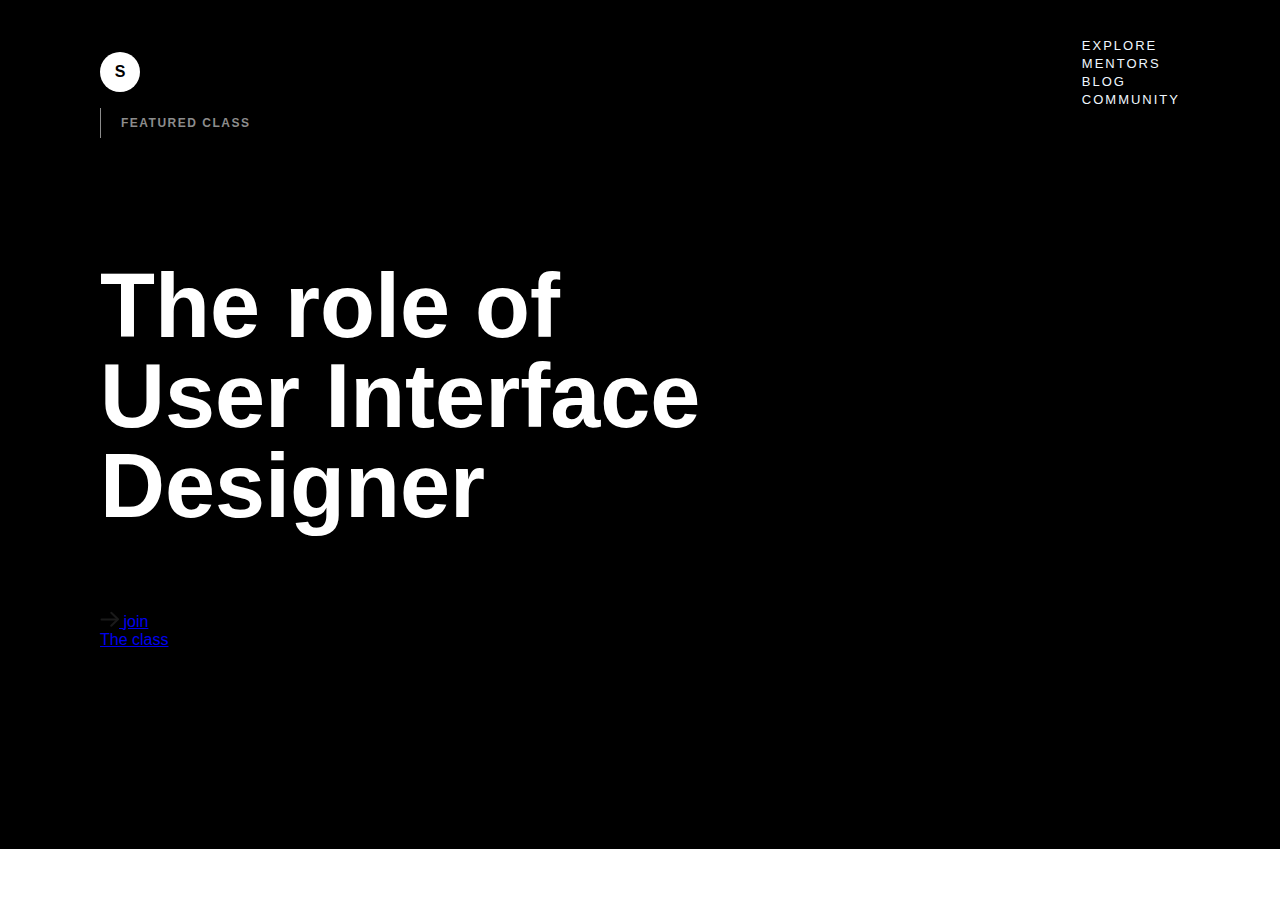
==== index.html @ 2fcbf761 "Homework1" ====
<!DOCTYPE html>
<html lang="en">
<head>
    <meta charset="UTF-8">
    <meta http-equiv="X-UA-Compatible" content="IE=edge">
    <meta name="viewport" content="width=device-width, initial-scale=1.0">
    <title>Document</title>
    <link rel="stylesheet" href="style.css">
</head>
<body>
    <header>
        <div class="container">
            <nav class="navigation">
                <a href="#" class="logo">S</a>
                <ul class="navigation-holder">
                    <li class="nav-links">
                        <a href="#">Explore</a>
                    </li>
                    <li class="nav-links">
                        <a href="#">Mentors</a>
                    </li>
                    <li class="nav-links">
                        <a href="#">Blog</a>
                    </li>
                    <li class="nav-links">
                        <a href="#">Community</a>
                    </li>
                </ul>
            </nav>
            <section class="header-title">
                <span class="header-subtitle-text">featured class</span>
                <h1 class="header-title-text">
                    The role of
                    User Interface
                    Designer
                </h1>
                <a href="#" class="join">
                    <img src="/img/icons/arrow.svg" alt="">
                    <span class="join-text">join <br> The class</span>
                </a>
            </section>
        </div>
    </header>
</body>
</html>
---- style.css ----
*{
    margin: 0;
    font-family: Arial, Helvetica, sans-serif;
}

.container{
    max-width: 1080px;
    margin: 0 auto;
}

header{
    background-color: black;
    padding-top: 36px;
    padding-bottom: 200px;
}

.navigation  {
    display: flex;
    justify-content: space-between;
    align-items: center;
}

.logo{
    width: 40px;
    height: 40px;
    background-color: white;
    border-radius: 50%;
    display: flex;
    color: rgb(0, 0, 0);
    justify-content: center;
    align-items: center;
    text-decoration: none;
    font-weight: bold;
}

.navigation-holder{
   list-style-type: none;
   padding: 0;
   justify-content: space-evenly;
}

.nav-links a {
text-decoration: none;
color: aliceblue;
text-transform: uppercase;
letter-spacing: 2px;
font-size: 13px;
}

.header-title-text{
    margin-top: 110px;
    margin-bottom: 80px;
    position: relative;
}

.header-subtitle-text{
    display: inline-block;
   border-left: 1px solid #8c8c8c;
   padding: 8px 0 8px 20px;
   color: #8c8c8c; 
   font-weight: bold;
   text-transform: uppercase;
   font-size: 12px;
   letter-spacing: 1.5px;
    margin-bottom: 13px;
}

.header-title-text {
font-size: 90px;
font-weight: bold;
color: #fff;
max-width: 620px;
line-height: 1;
}
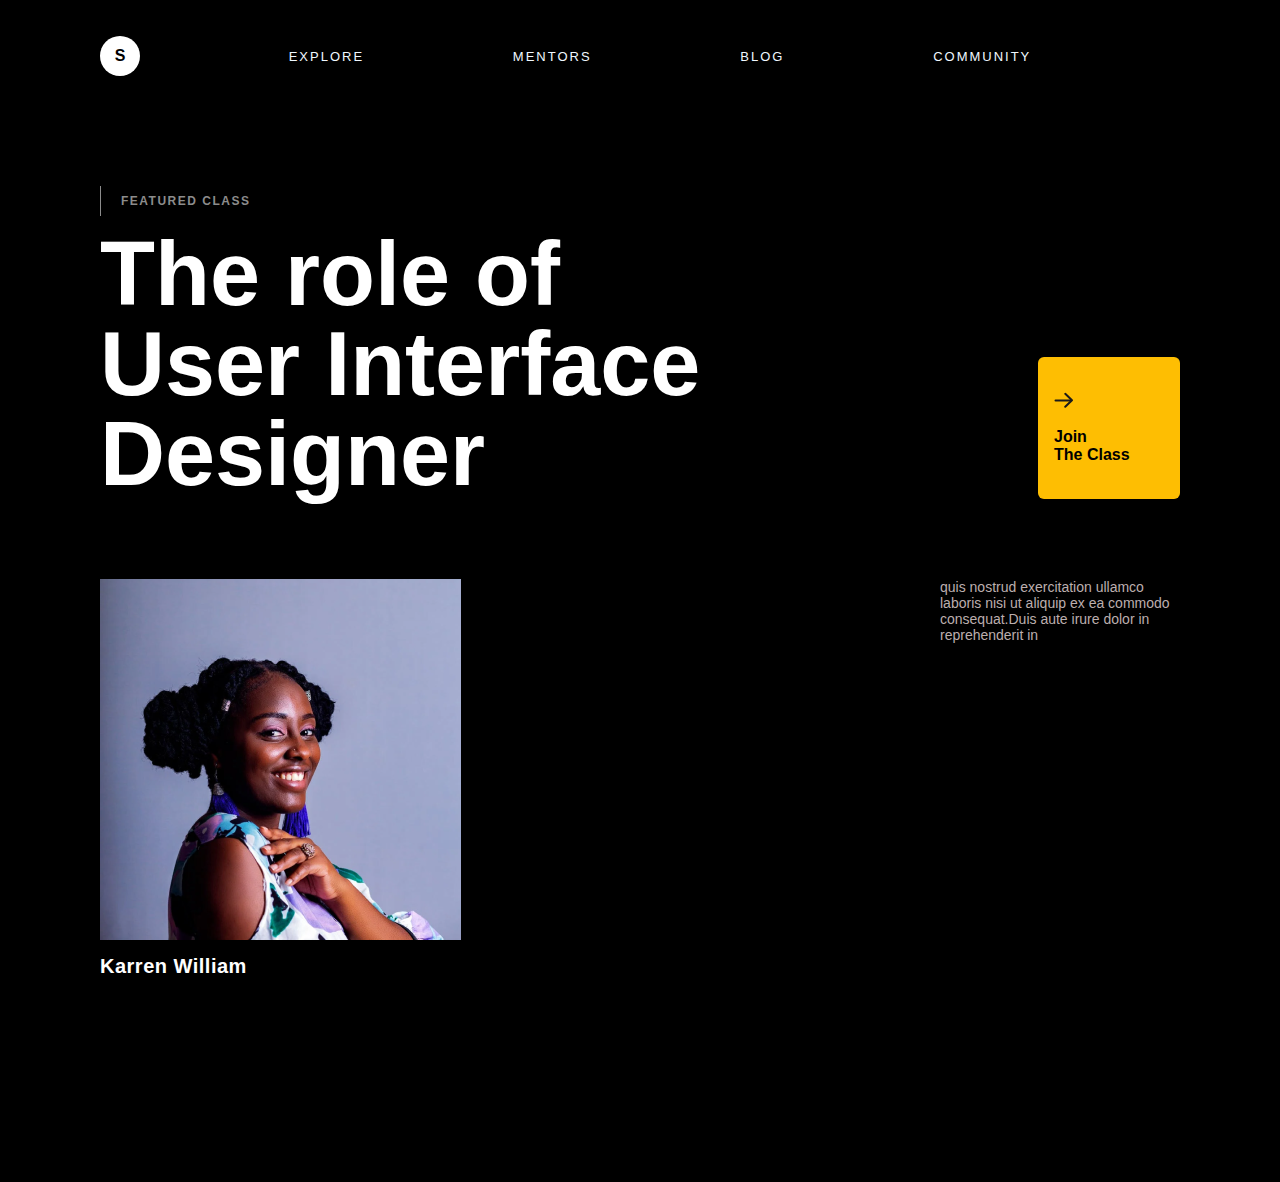
==== commit 723ba4bf: "leson2" ====
--- a/index.html
+++ b/index.html
@@ -1,4 +1,3 @@
-
 <!DOCTYPE html>
 <html lang="en">
 <head>
@@ -30,15 +29,28 @@
             </nav>
             <section class="header-title">
                 <span class="header-subtitle-text">featured class</span>
-                <h1 class="header-title-text">
-                    The role of
-                    User Interface
-                    Designer
-                </h1>
+                <h1 class="header-title-text">The role of User Interface Designer</h1>
                 <a href="#" class="join">
-                    <img src="/img/icons/arrow.svg" alt="">
-                    <span class="join-text">join <br> The class</span>
+                    <img src="/img/icons/arrow.svg">
+                    <span class="join-text">Join <br> The Class</span>
                 </a>
+            </section>
+            <section class="header-info-block">
+                <div class="card-info">
+                    <img src="img/girl-avatar.png" >
+                    <h2 class="info-title">Karren William</h2>
+                    <span class="info-subtitle"></span>
+                    
+
+                </div>
+                <div class="card-about">
+                    <p class="about-desk">
+                        quis nostrud exercitation ullamco 
+                        laboris nisi ut aliquip ex ea commodo 
+                        consequat.Duis aute irure dolor in 
+                        reprehenderit in
+                    </p>
+                </div>
             </section>
         </div>
     </header>
--- a/style.css
+++ b/style.css
@@ -36,6 +36,8 @@
 .navigation-holder{
    list-style-type: none;
    padding: 0;
+   display: flex;
+   flex-grow: 1;
    justify-content: space-evenly;
 }
 
@@ -47,7 +49,7 @@
 font-size: 13px;
 }
 
-.header-title-text{
+.header-title{
     margin-top: 110px;
     margin-bottom: 80px;
     position: relative;
@@ -71,4 +73,73 @@
 color: #fff;
 max-width: 620px;
 line-height: 1;
+}
+
+.join{
+background-color: #febe02;
+position: absolute;
+right: 0;
+bottom: 0;
+width: 110px;
+height: 110px;
+padding: 16px;
+display: flex;
+flex-direction: column;
+justify-content: space-evenly;
+align-items: flex-start;
+color: black;
+font-weight: bold;
+text-decoration: none;
+border-radius: 6px;
+}
+
+.header-info-block{
+    display: flex;
+    justify-content: space-between;
+}
+
+.card-info{
+max-width: 361px;
+}
+
+.card-info img{
+display: flex;
+}
+
+.info-title{
+    font-size: 20px;
+    font-weight: bold;
+    color: #fff;
+    margin-top: 15px;
+    margin-bottom: 4px;
+    letter-spacing: 0.5px;
+}
+
+.info-subtitle{
+font-size: 13px;
+font-weight: bold;
+color: #8c8c8c;
+letter-spacing: 0.5px;
+}
+
+.about-subtitle-text{
+    border-left: 1px solid #fff;
+    padding: 8px 0 8px 20px;
+    color: #fff;
+    font-weight: bold;
+    font-size: 13px;
+    text-transform: uppercase;
+    letter-spacing: 1.5px;
+    margin-bottom: 13px;
+    display: inline-block;
+}
+
+.card-about{
+    max-width: 650;
+}
+
+.about-desk{
+max-width: 240px;
+font-size: 14px;
+color: rgb(188, 174, 174);
 }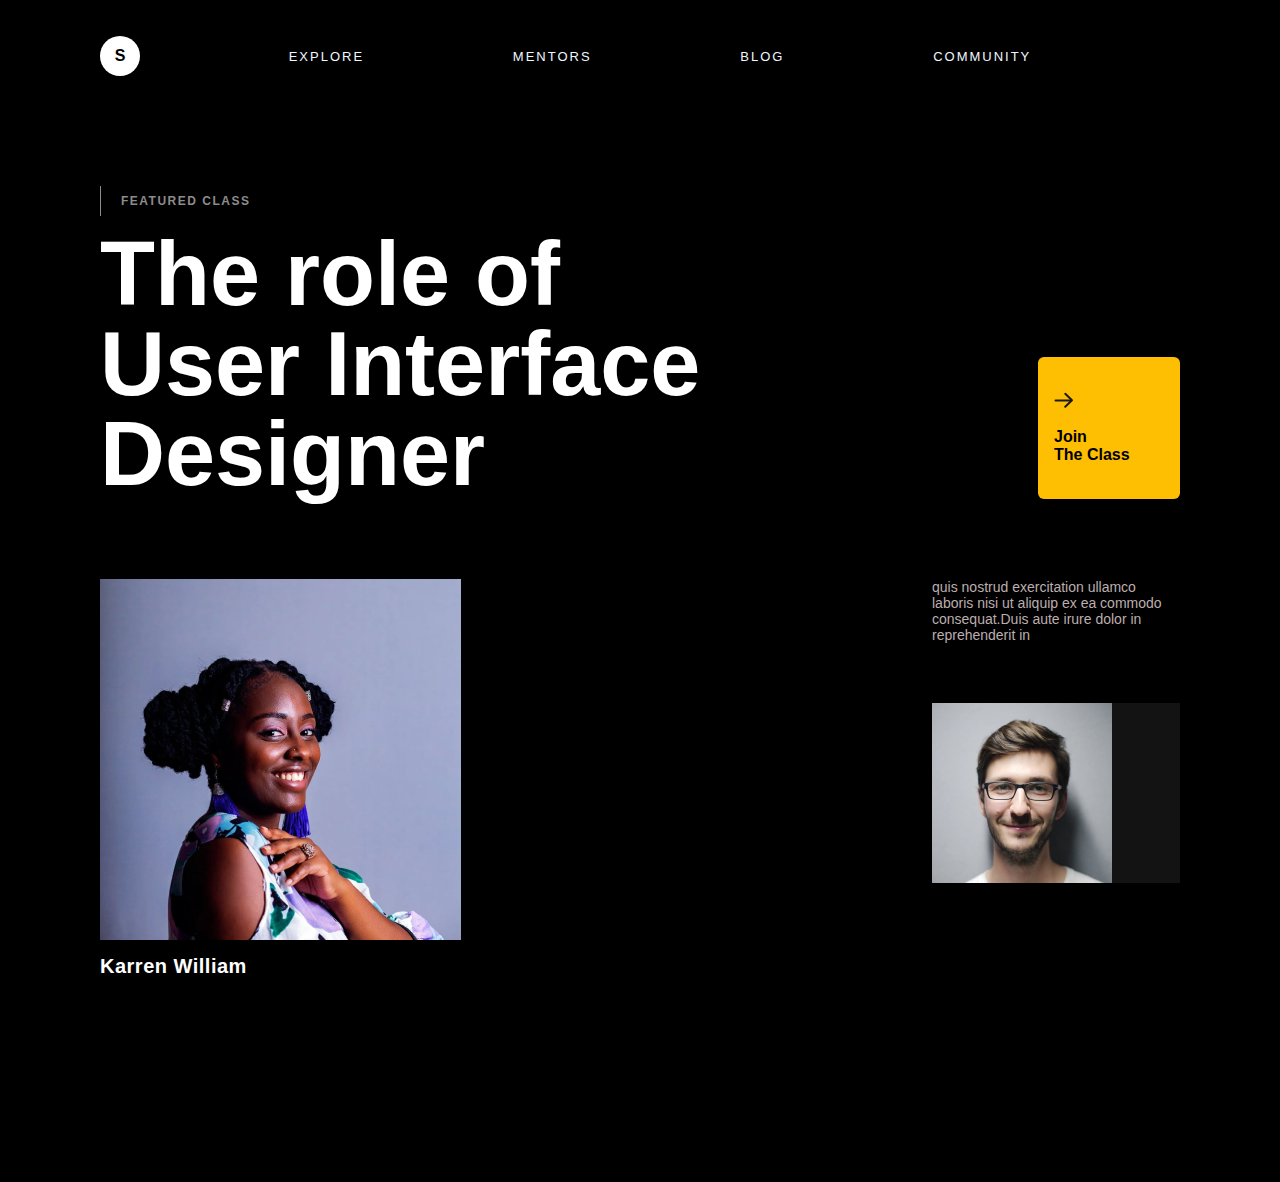
==== commit 7f285701: "1212" ====
--- a/index.html
+++ b/index.html
@@ -50,9 +50,30 @@
                         consequat.Duis aute irure dolor in 
                         reprehenderit in
                     </p>
+                    <div class="audio-holder">
+                        <img src="img/man-avatar.png">
+                        <div class="audio-container">
+                            <div class="audio-detail">
+                                <div class="cntrol">
+                                    <i class="fi-rr-play" id="playPause"></i> 
+                                </div>
+                                <div id="wave">
+
+                                </div>
+                                
+
+                                
+                        </div>
+                    </div>
+
+                    <div class="audio-block">
+
+                    </div>
                 </div>
             </section>
         </div>
     </header>
+    <script src="wavesurfer.js"></script>
+    <script src="media.js"></script>
 </body>
 </html>--- a/style.css
+++ b/style.css
@@ -142,4 +142,36 @@
 max-width: 240px;
 font-size: 14px;
 color: rgb(188, 174, 174);
-}+}
+
+.audio-holder{
+    background-color: rgba(63, 62, 62, 0.315);
+    display: flex;
+    margin-top: 60px;
+}
+
+.audio-container{
+display: flex;
+justify-content: center;
+align-items: center;
+position: relative;
+padding: 0 34px;
+flex: 1;
+}
+
+.control{
+    position: absolute;
+    right: 0;
+    bottom: 0;
+}
+
+.control i{
+    width: 40px;
+    height: 40px;
+    display: flex;
+    justify-content: center;
+    align-items: center;
+    background-color: #febe02;
+    color: white;
+}
+
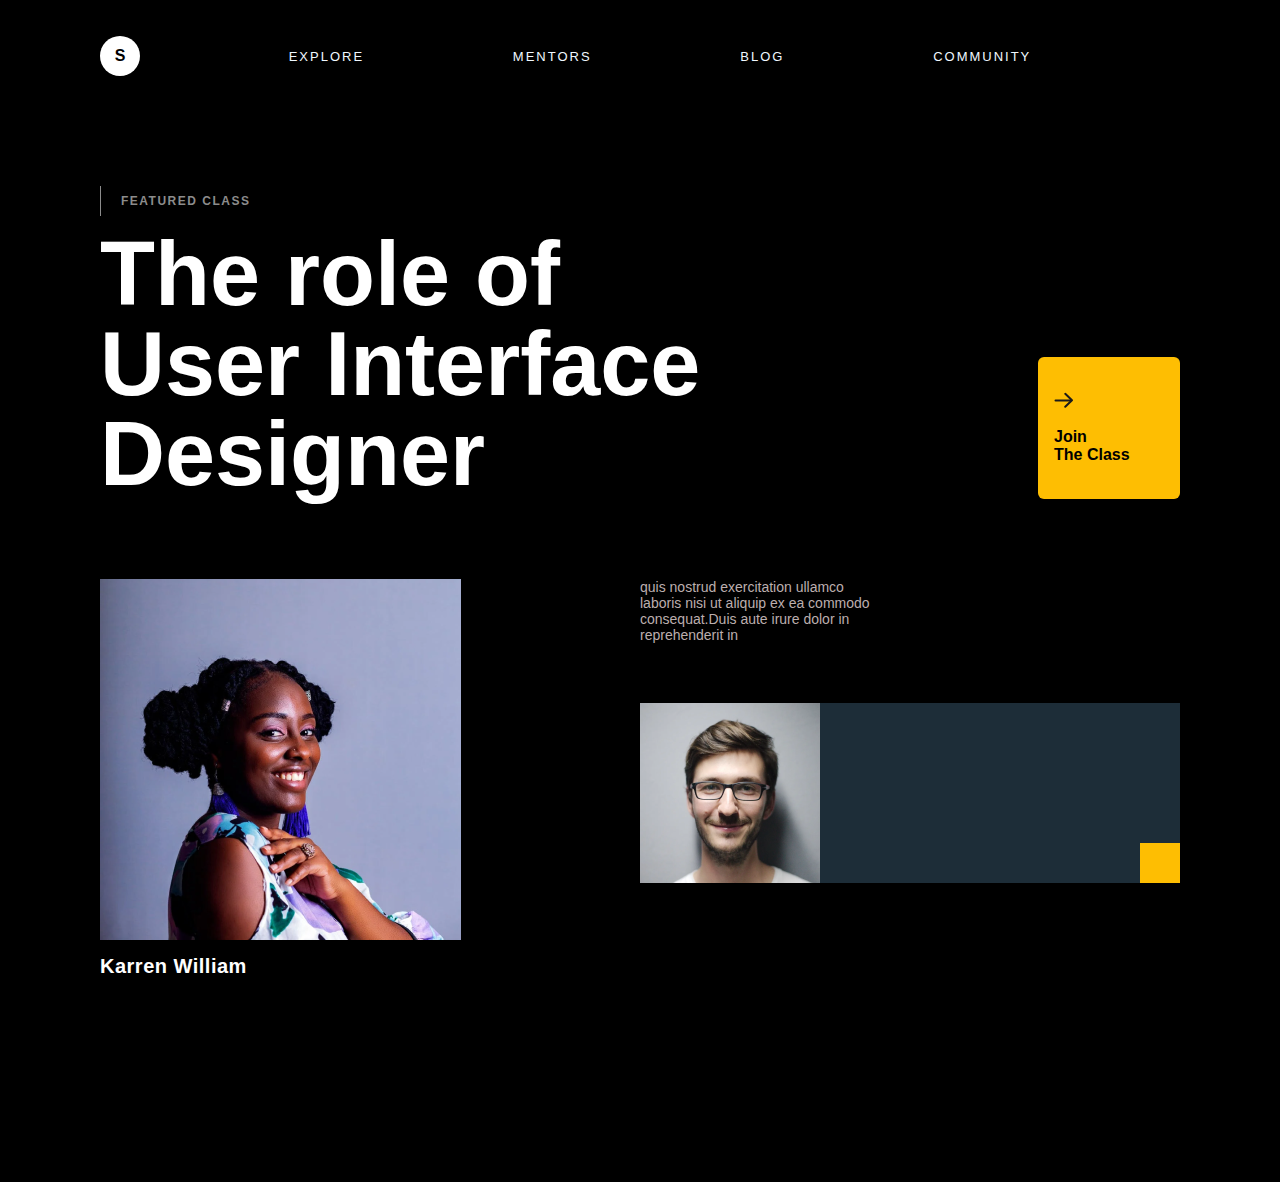
==== commit ffc56352: "lesson3" ====
--- a/index.html
+++ b/index.html
@@ -51,24 +51,24 @@
                         reprehenderit in
                     </p>
                     <div class="audio-holder">
-                        <img src="img/man-avatar.png">
-                        <div class="audio-container">
-                            <div class="audio-detail">
-                                <div class="cntrol">
-                                    <i class="fi-rr-play" id="playPause"></i> 
-                                </div>
-                                <div id="wave">
-
-                                </div>
-                                
-
-                                
-                        </div>
+                        <div class="audio-block">
+                            <img src="img/man-avatar.png">
+                            <div class="audio-container">
+                                <div class="audio-detail">
+                                    <div class="control">
+                                        <i class="fi-rr-play" id="playPause"></i> 
+                                    </div>
+                                    <div id="wave">
+    
+                                    </div>
+                                    
+    
+                                    
+                            </div>
+                        </div> 
                     </div>
 
-                    <div class="audio-block">
-
-                    </div>
+                   
                 </div>
             </section>
         </div>
--- a/style.css
+++ b/style.css
@@ -1,8 +1,9 @@
-*{
+@import url('https://cdn-uicons.flaticon.com/uicons-regular-rounded/css/uicons-regular-rounded.css');
+    
+    *{
     margin: 0;
     font-family: Arial, Helvetica, sans-serif;
 }
-
 .container{
     max-width: 1080px;
     margin: 0 auto;
@@ -138,14 +139,18 @@
     max-width: 650;
 }
 
+.audio-holder{
+    width: 540px;
+}
+
 .about-desk{
 max-width: 240px;
 font-size: 14px;
 color: rgb(188, 174, 174);
-}
+ }
 
-.audio-holder{
-    background-color: rgba(63, 62, 62, 0.315);
+.audio-block{
+    background-color: rgba(91, 143, 178, 0.315);
     display: flex;
     margin-top: 60px;
 }
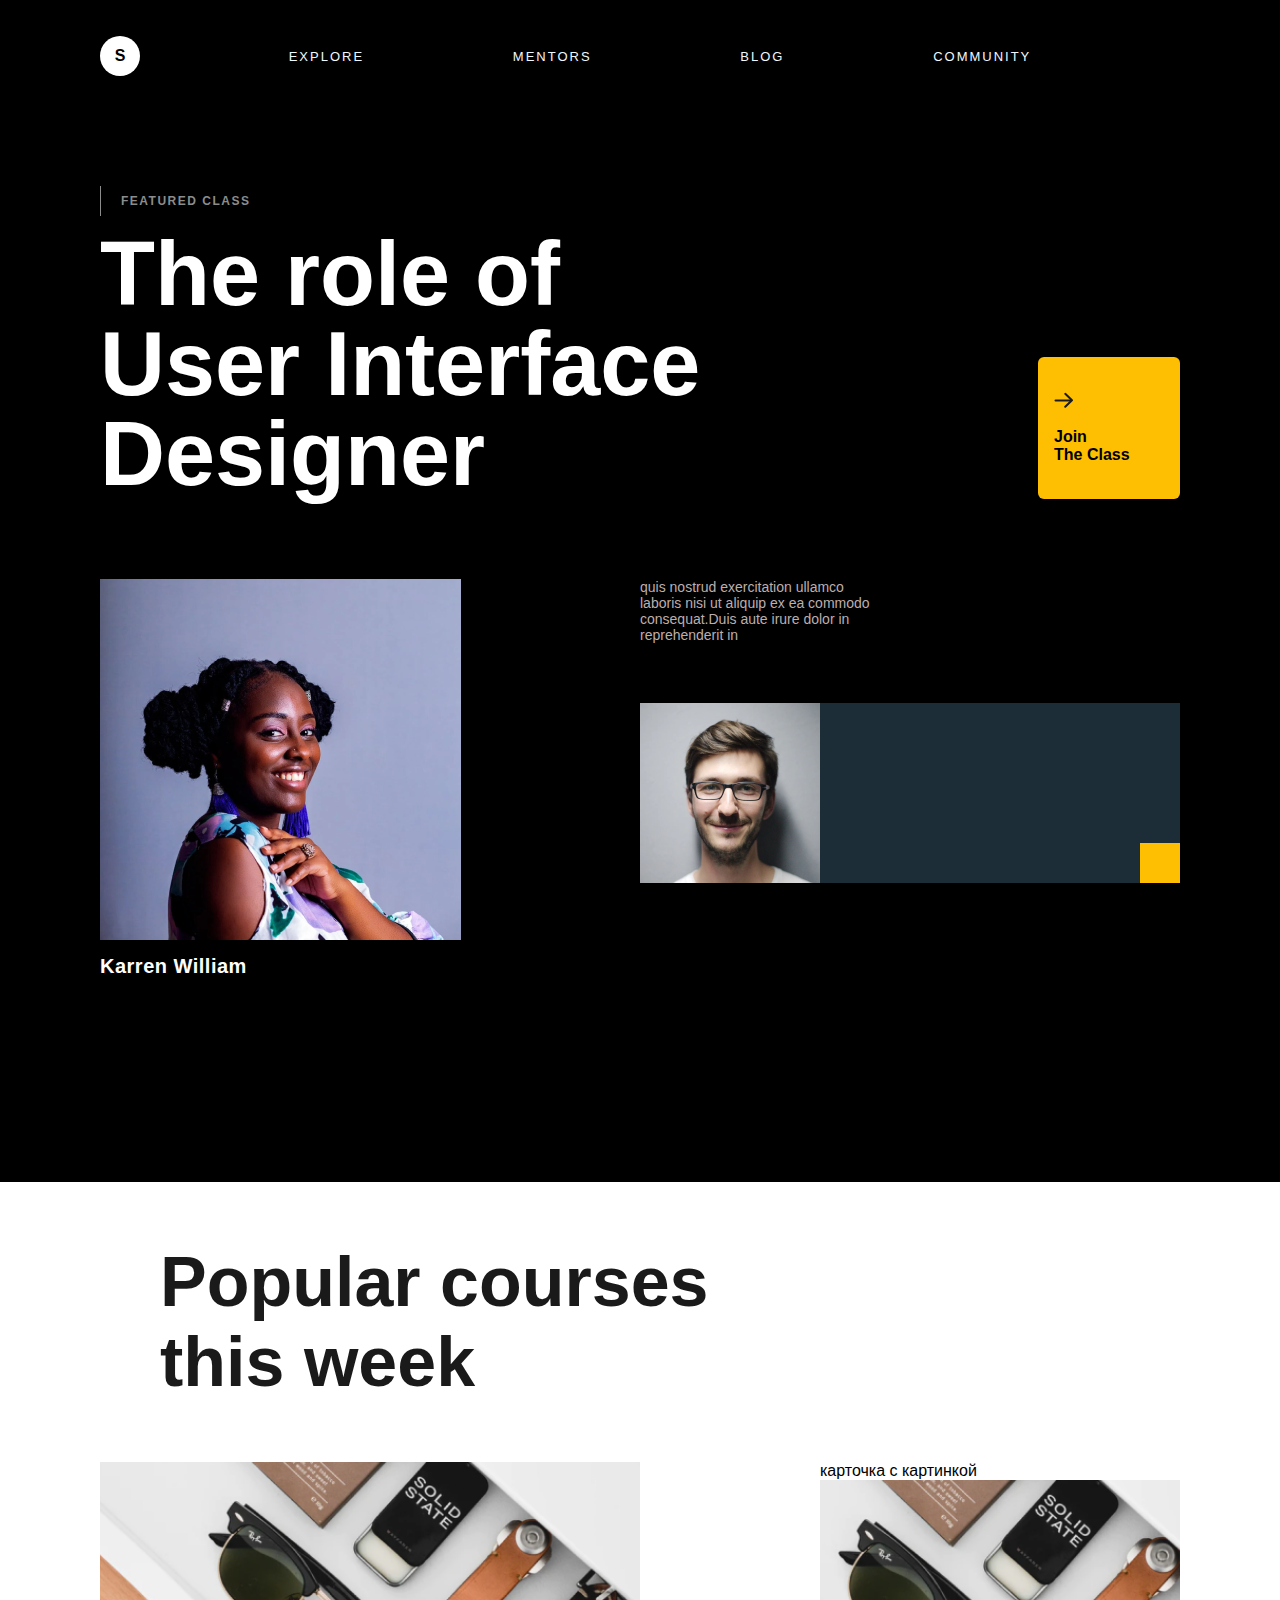
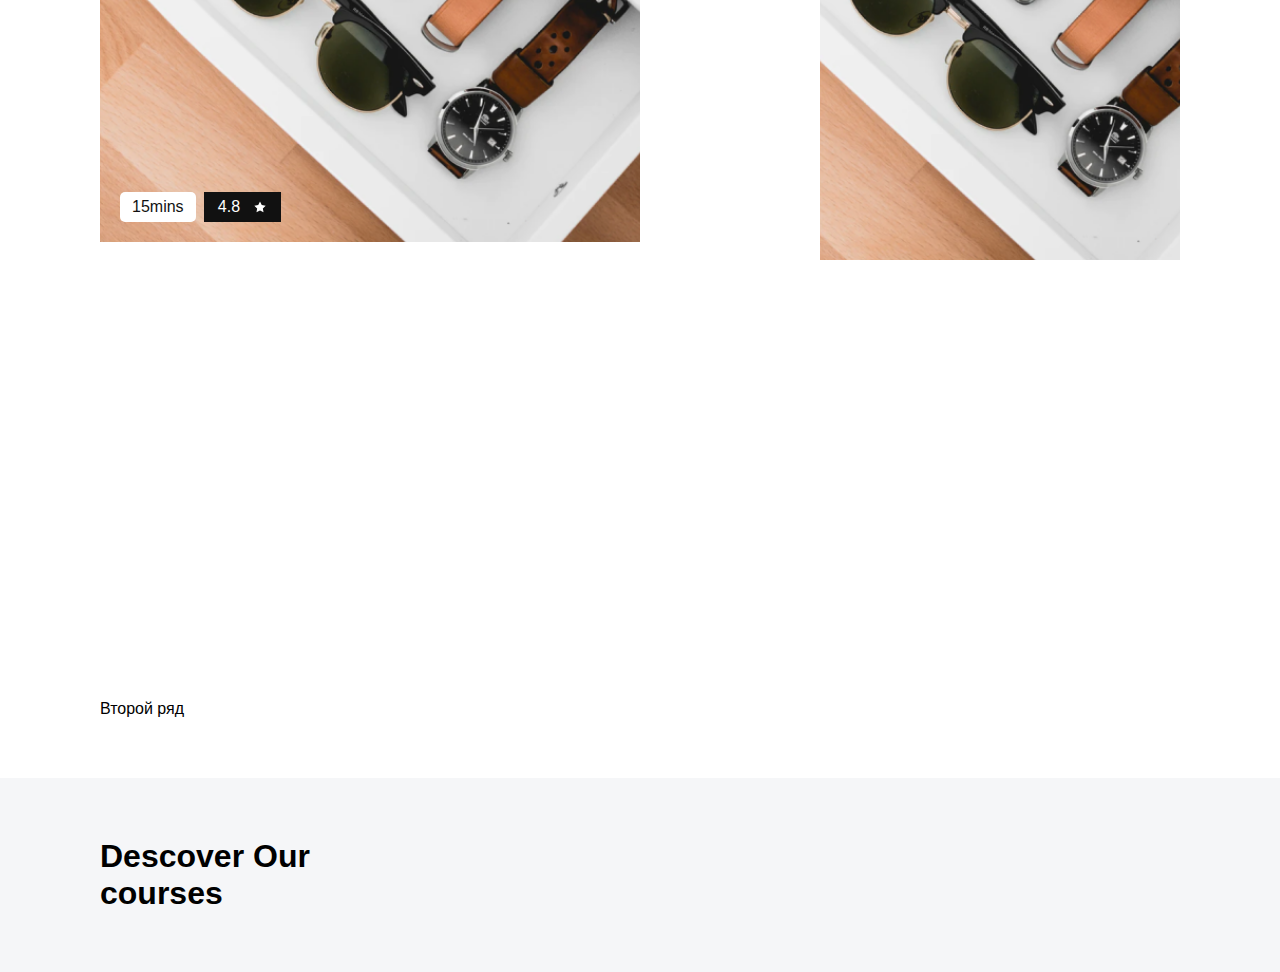
==== commit c841b103: "777" ====
--- a/index.html
+++ b/index.html
@@ -12,6 +12,7 @@
         <div class="container">
             <nav class="navigation">
                 <a href="#" class="logo">S</a>
+                <a href="#" class="mob-btn">=</a>
                 <ul class="navigation-holder">
                     <li class="nav-links">
                         <a href="#">Explore</a>
@@ -56,7 +57,8 @@
                             <div class="audio-container">
                                 <div class="audio-detail">
                                     <div class="control">
-                                        <i class="fi-rr-play" id="playPause"></i> 
+                                        <i class="fi-rr-play" id="playPause"></i>
+
                                     </div>
                                     <div id="wave">
     
@@ -73,6 +75,60 @@
             </section>
         </div>
     </header>
+
+    <main class="main-content">
+        <div class="container">
+            <section class="courses">
+                 <h1 class="course-section-title">Popular courses <br> this week</h1>
+
+                <section class="course-row">
+                <div class="course-card card-big">
+                 <div class="img-container img-card-1">
+                    <span class="btn-time">15mins</span>
+                    <span class="btn-raiting">
+                        4.8
+                        <img src="img/icons/star.svg" alt="">
+                    </span>
+                 </div>
+
+                 <div class="info-container">
+
+                 </div>
+                </div>
+
+
+                <div class="course-card card-small">
+                    карточка с картинкой
+                    <div class="img-container  img-card-1">
+
+                    </div>
+                    <div class="img-container">
+
+                    </div>
+
+                  </div>
+                </section>
+
+                <section class="course-row">
+                    Второй ряд
+                </section>
+
+            </section>
+
+        </div>
+
+    </main>
+
+    <footer>
+        <div class="container">
+            <section class="courses-info">
+                <h1 class="courses-info-titile">Descover Our <br>courses</h1>
+                <section class="courses-row">
+                    <h4 class="cours-name"></h4>
+                </section>
+            </section>
+        </div>
+    </footer>
     <script src="wavesurfer.js"></script>
     <script src="media.js"></script>
 </body>
--- a/style.css
+++ b/style.css
@@ -180,3 +180,97 @@
     color: white;
 }
 
+.course-section-title{
+    font-weight: 600;
+    font-size: 70px;
+    color: #1a1a1a;
+    margin: 60px;
+}
+
+.course-row{
+    display: flex;
+    justify-content: space-between;
+    margin-bottom: 60px;
+}
+
+
+.card-big{
+    width: 540px;
+}
+
+.card-small{
+    width: 360px;
+}
+
+.img-container{
+    background-size: cover;
+    background-position: center;
+    background-repeat: no-repeat;
+    height: 360px;
+    display: flex;
+    flex-direction: row;
+    align-items: flex-end;
+    padding-bottom: 20px;
+    padding-left: 20px;
+}
+
+.img-card-1{background-image: url(img/card-1.png);}
+
+.btn-time{
+    background-color: #fff;
+    border-radius: 5px;
+    color: #111;
+    padding: 6px 12px;
+    display: inline-block;
+    margin-right: 8px;
+}
+
+.btn-raiting{
+    width: 77px;
+    background-color: #111;
+    color: #fff;
+    padding: 6px 0px;
+    display: inline-flex;
+    align-items: center;
+    justify-content: space-evenly;
+}
+
+@media(max-width:1120px){
+.container{padding: 0 20px; }
+}
+@media(max-width:992px){
+    
+}
+@media(max-width:765px){
+    
+}
+@media(max-width:578px){
+  .join{display: none;}  
+  .header-title-text{font-size: 60px;}
+  .card-info{max-width: 100%;}
+  .navigation-holder{display: none;}
+  .mob-btn{
+    display: inline-block;
+    color: #fff;
+    text-decoration: none;
+
+  }
+}
+.mob-btn{
+    display: none;
+}
+
+.footer-row{
+    display: flex;
+    justify-content: space-between;
+    align-items: center;
+    padding: 30px 0;
+    border-bottom: 1px solid#8c8c8c;
+}
+
+.cours-name{}
+
+footer{
+    background-color: #f5f6f8;
+    padding: 60px;
+}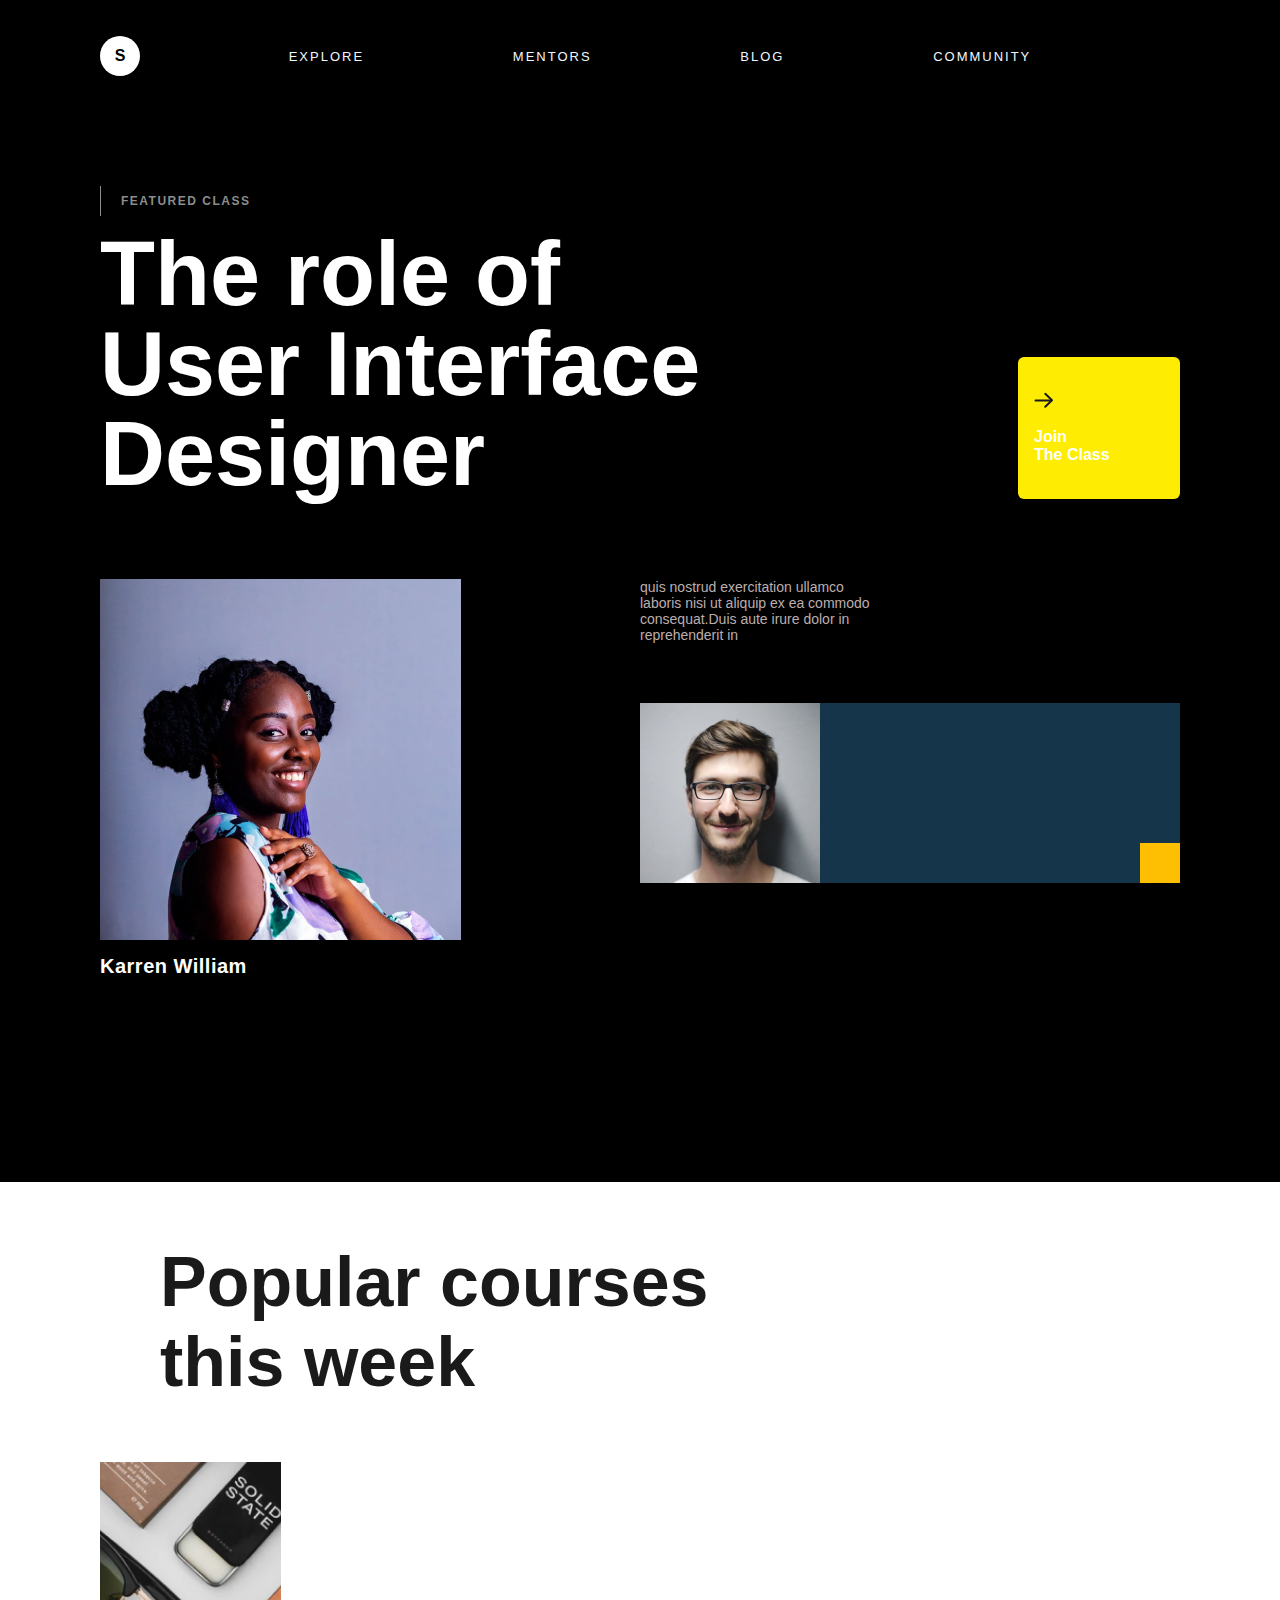
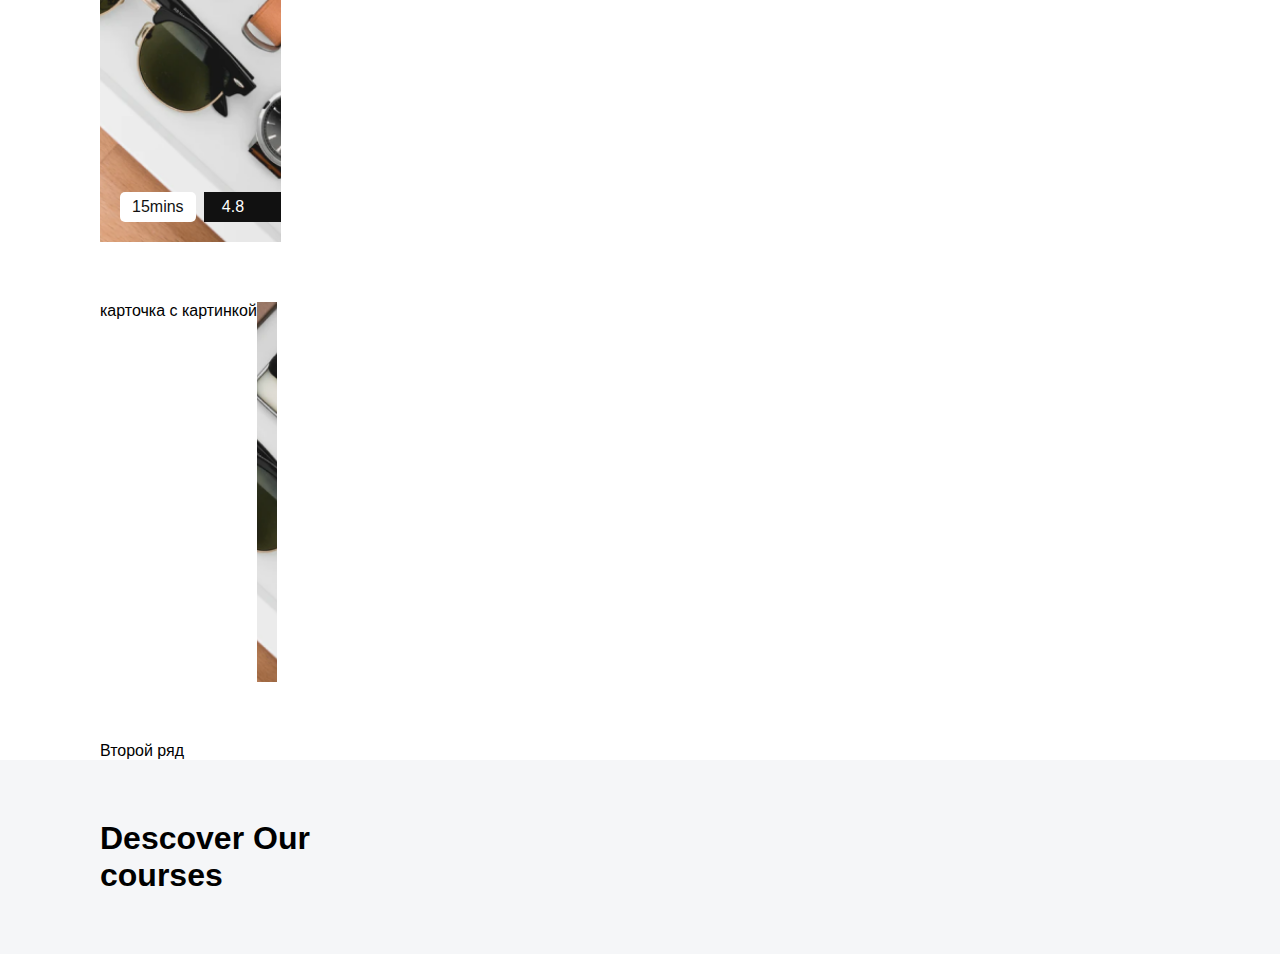
==== commit fe0046f4: "th 08" ====
--- a/index.html
+++ b/index.html
@@ -87,7 +87,7 @@
                     <span class="btn-time">15mins</span>
                     <span class="btn-raiting">
                         4.8
-                        <img src="img/icons/star.svg" alt="">
+                        <img src="C:\Users\Даниил\OneDrive\Рабочий стол\Дз\картинки\privately.ru_kakie-milye-kotiki-845.jpg" alt="">
                     </span>
                  </div>
 
@@ -103,7 +103,7 @@
 
                     </div>
                     <div class="img-container">
-
+                        
                     </div>
 
                   </div>
--- a/style.css
+++ b/style.css
@@ -77,18 +77,18 @@
 }
 
 .join{
-background-color: #febe02;
+background-color: #feed02;
 position: absolute;
 right: 0;
 bottom: 0;
-width: 110px;
+width: 130px;
 height: 110px;
 padding: 16px;
 display: flex;
 flex-direction: column;
 justify-content: space-evenly;
 align-items: flex-start;
-color: black;
+color: rgb(255, 255, 255);
 font-weight: bold;
 text-decoration: none;
 border-radius: 6px;
@@ -150,7 +150,7 @@
  }
 
 .audio-block{
-    background-color: rgba(91, 143, 178, 0.315);
+    background-color: rgba(68, 168, 235, 0.315);
     display: flex;
     margin-top: 60px;
 }
@@ -177,7 +177,7 @@
     justify-content: center;
     align-items: center;
     background-color: #febe02;
-    color: white;
+    color: rgb(174, 13, 255);
 }
 
 .course-section-title{
@@ -268,9 +268,52 @@
     border-bottom: 1px solid#8c8c8c;
 }
 
-.cours-name{}
-
 footer{
     background-color: #f5f6f8;
     padding: 60px;
-}+}
+
+.course-row{
+    flex-wrap: wrap;
+    margin-bottom: 0;
+}
+.course-card{
+    display: flex;
+    margin-bottom: 60px;
+}
+
+.card-big,.card-small{
+    width: 100%;
+}
+
+.img-containe,.info-container{
+    width: 50px;
+}
+
+.img-card-1,.img-card-3{
+    margin-right: 40px;
+}
+
+.img-card-2,.img-card-4{
+    order: 2;
+    margin-left: 40px;
+}
+
+
+
+ @media (max-width:720px){
+    .course-card {     
+        flex-direction: column;
+    }
+    .img-card-1,.img-card-3,.img-card-2,.img-card-4{
+        margin: 0;
+    }
+    .img-container{
+        width: 100px;
+    }
+    .img-card-2,.img-card-4{
+        order: -1;
+    }
+} 
+ 
+
